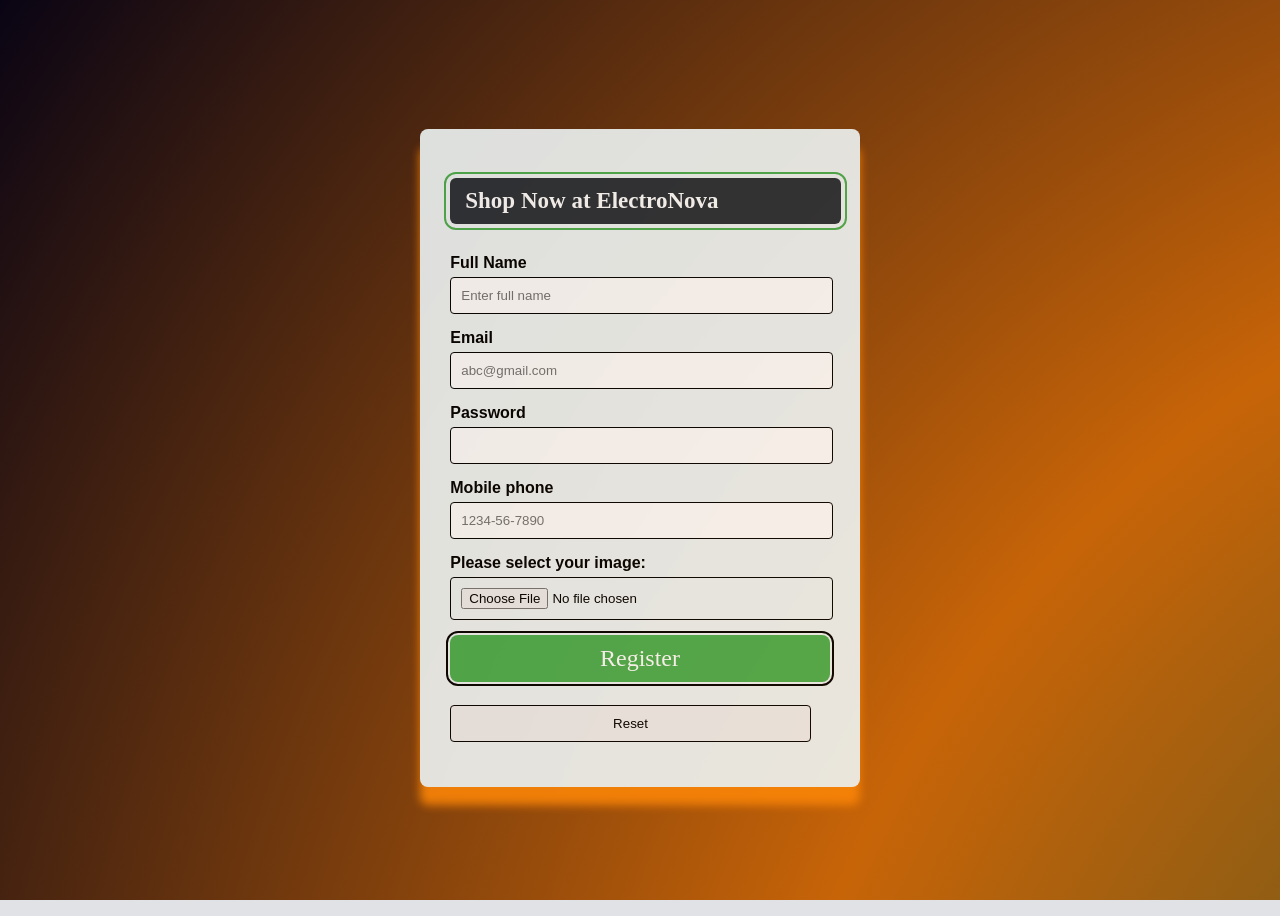
==== index.html @ cc197e16 "Add files via upload" ====
<!DOCTYPE html>
<html lang="en">
<head>
  <meta charset="UTF-8">
  <meta name="viewport" content="width=device-width, initial-scale=1">
  <title>ElectroNova Regi.in</title>

  <link rel="stylesheet" href="styles.css">
  
</head>

 

<body>

 <div class="form-container">
    
    <h2 class="title-outline">Shop Now at ElectroNova</h2>

    <form action="electroNova.html" method="post">
      <label for="fullname">Full Name</label>
      <input type="text" id="fullname" name="fullname" required placeholder="Enter full name">

      <label for="email">Email</label>
      <input type="email" id="email" name="email" required placeholder="abc@gmail.com">

      <label for="password">Password</label>
      <input type="password" id="password" name="password" required minlength="5 characters">

      <label for="numb.">Mobile phone</label>
      <input type="number" id="numb." name="numb." required pattern="[0-9]{4} [0-9]{2} [0-9]{4}" placeholder="1234-56-7890">

      <label for="fileupload">Please select your image:</label>
      <input type="file" NAME="fileupload" accept="image/*"/>



      <button onclick="myFunction()">Register</button><br><br>
      <input type="reset" value="Reset">
      <script>
      function myFunction() {
      alert("Registered Successfully ");

      if(document.getElementById("fullname")==""){
         document.write("please fill this detail")
        }

      }
      </script>

    </form>
  </div>
 

</body>

</html>
---- styles.css ----
body {
  font-family: Arial, sans-serif;
  background-color: #e0e2e6;
  display: flex;
  justify-content: center;
  align-items: center;
  height: 100vh;
  background-image: url("F:\Daksh Mini project[WSD]\regi_back.jpg");
  background-position: fixed;
  background-repeat: no-repeat;
  background-size: cover;
  
}

.form-container {
  background-color: #eff5f5;
  padding: 30px;
  border-radius: 8px;
  box-shadow: 0px 18px 10px rgb(250, 133, 8);
 opacity: 0.9;
}


/* Outline around the title text */
.title-outline{
  width: 95%;
  font-family: "Comic Sans Ms", "Comic Sans", cursive;
  font-size: 23px;
  background-color: rgb(43, 49, 56);
  display: inline-block;        /* Allows padding and outline to wrap text tightly */
  padding: 10px 15px;           /* Padding around the words */
  outline: 2px solid #4CAF50;   /* Green outline */
  outline-offset: 4px;          /* Space between outline and text */
  border-radius: 6px;
  margin-bottom: 30px;
  color: #ffffff;
}
.title-outline:hover{
  cursor: pointer;
}

form label {
  display: block;
  margin-bottom: 5px;
  font-weight: bold;
}

form input {
  width: 95%;
  padding: 10px;
  margin-bottom: 15px;
  border: 1px solid #020202;
  border-radius: 4px;
  cursor:pointer
}

form button {
  font-family: 'Comic Neue', cursive;
  width: 100%;
  padding: 10px;
  background-color: #4CAF50;
  color: white;
  border: none;
  border-radius: 8px;
  font-size: 24px;
  outline: 2.5px solid black;
  outline-offset: 2px;
  margin-bottom: 5px;
  cursor: pointer;
}

form input:hover{
  font-family: 'Comic Neue';
  padding: 10px;
  width: 100%;
  background-color: #85808093;
 
}

form button:hover {
  background-color: #2c552e;
}

@media (max-width: 480px) {
  .form-container {
    padding: 20px;
  }

  .title-outline {
    font-size: 1.3rem;
    padding: 8px 12px;
    width: 100%;
  }

  form button {
    font-size: 0.95rem;
    padding: 10px;
  }
}


body::before {
    content: "";
    position: fixed;
    top: 0;
    left: 0;
    right: 0;
    bottom: 0;
    background: radial-gradient(circle, 
        #24502a,  /* deep blue */
        #c76408,  /* cosmos blue */
        #090414   /* black outer edges */
    );
    background-size: 300% 300%;
    z-index: -1;               /* behind all content */
    opacity: 0;                /* hidden by default */
    transition: opacity 0.4s ease;
    animation: glowMove 3s infinite linear;
}

/* ✨ Show glow on hover anywhere on body */
body::before {
    opacity: 2; /* adjust glow intensity */
}

/* ✨ Glow movement animation */
@keyframes glowMove {
    0% { background-position: 0% 50%; }
    50% { background-position: 100% 50%; }
    100% { background-position: 0% 50%; }
}
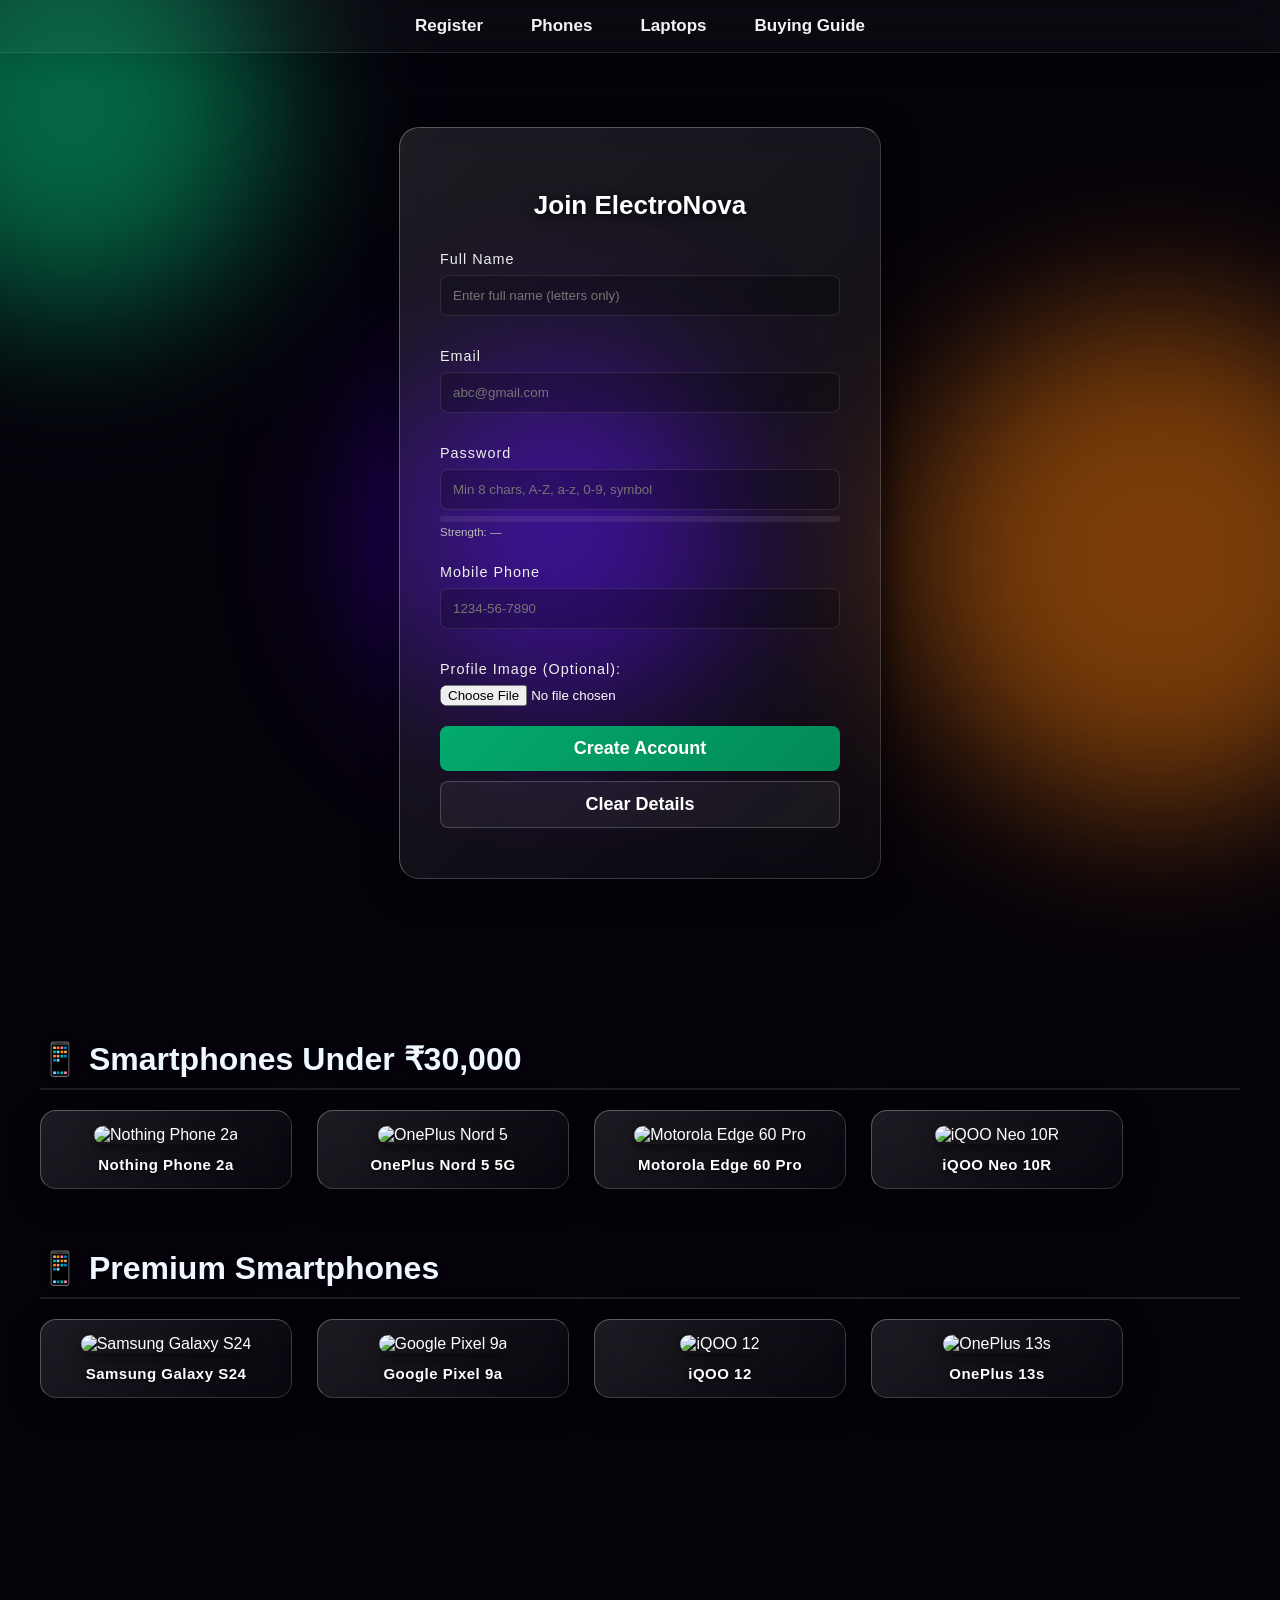
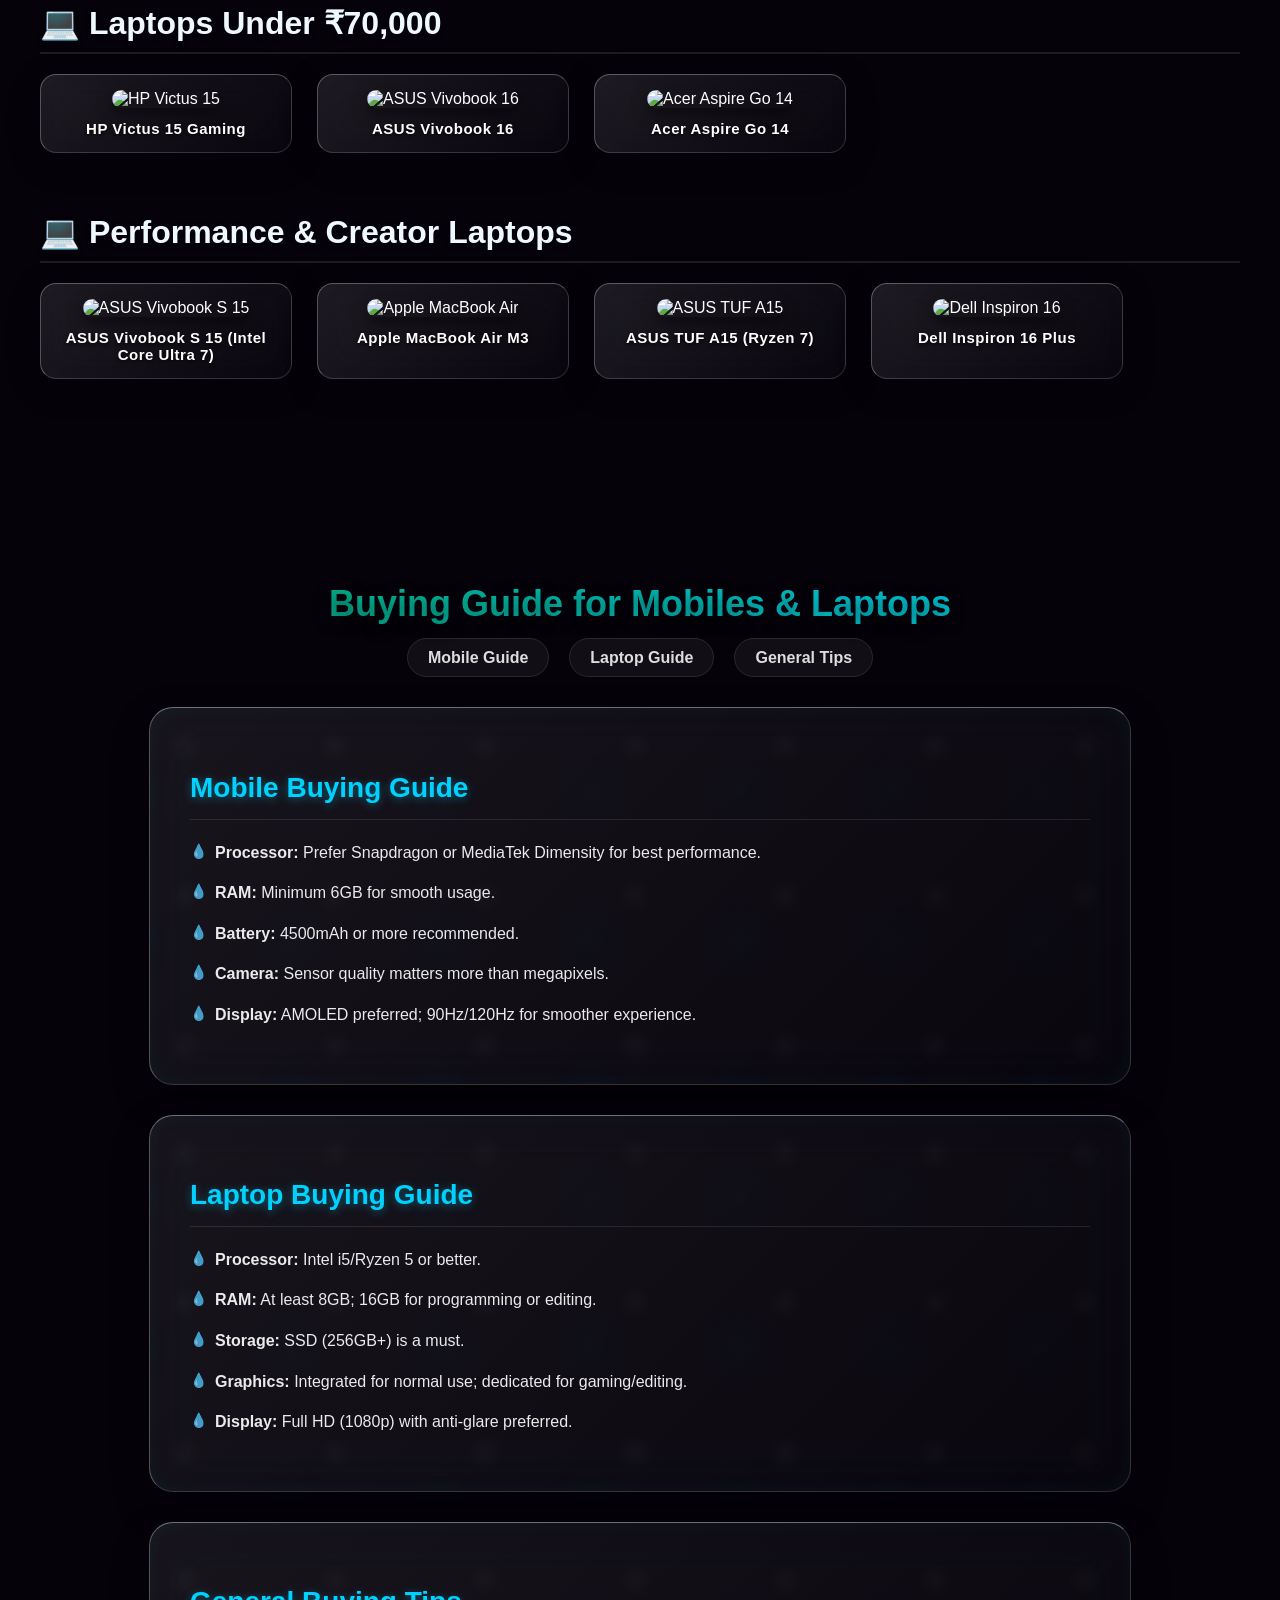
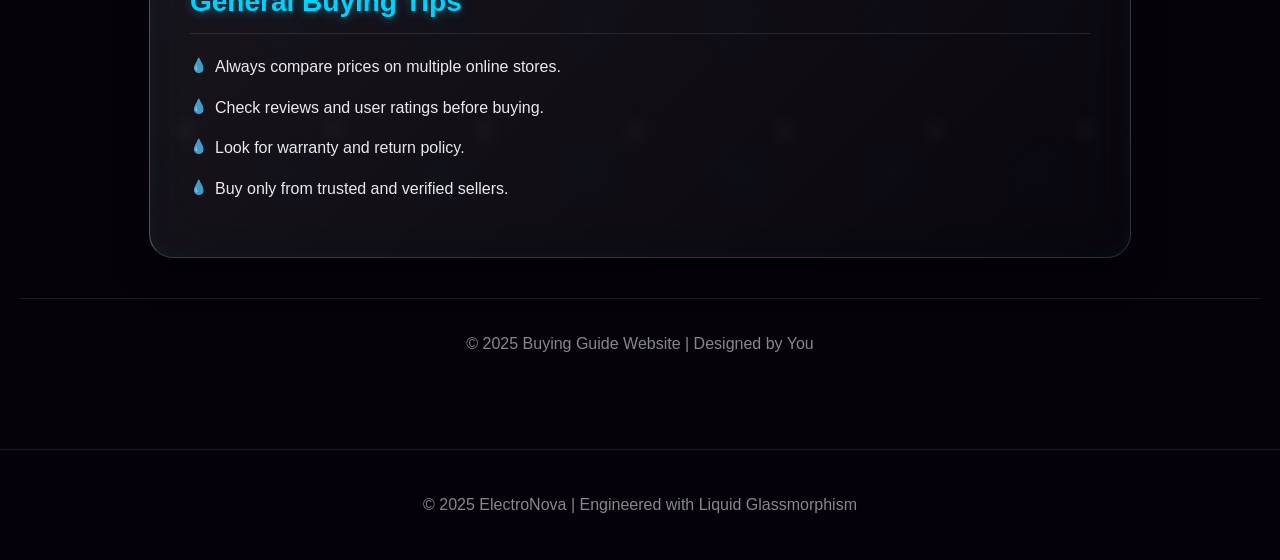
==== commit 452c6db7: "Add files via upload" ====
--- a/index.html
+++ b/index.html
@@ -1,57 +1,1062 @@
-<!DOCTYPE html>
-<html lang="en">
-<head>
-  <meta charset="UTF-8">
-  <meta name="viewport" content="width=device-width, initial-scale=1">
-  <title>ElectroNova Regi.in</title>
-
-  <link rel="stylesheet" href="styles.css">
-  
-</head>
-
- 
-
-<body>
-
- <div class="form-container">
-    
-    <h2 class="title-outline">Shop Now at ElectroNova</h2>
-
-    <form action="electroNova.html" method="post">
-      <label for="fullname">Full Name</label>
-      <input type="text" id="fullname" name="fullname" required placeholder="Enter full name">
-
-      <label for="email">Email</label>
-      <input type="email" id="email" name="email" required placeholder="abc@gmail.com">
-
-      <label for="password">Password</label>
-      <input type="password" id="password" name="password" required minlength="5 characters">
-
-      <label for="numb.">Mobile phone</label>
-      <input type="number" id="numb." name="numb." required pattern="[0-9]{4} [0-9]{2} [0-9]{4}" placeholder="1234-56-7890">
-
-      <label for="fileupload">Please select your image:</label>
-      <input type="file" NAME="fileupload" accept="image/*"/>
-
-
-
-      <button onclick="myFunction()">Register</button><br><br>
-      <input type="reset" value="Reset">
-      <script>
-      function myFunction() {
-      alert("Registered Successfully ");
-
-      if(document.getElementById("fullname")==""){
-         document.write("please fill this detail")
-        }
-
-      }
-      </script>
-
-    </form>
-  </div>
- 
-
-</body>
-
-</html>
+<!DOCTYPE html>
+<html lang="en">
+
+<head>
+    <meta charset="UTF-8">
+    <meta name="viewport" content="width=device-width, initial-scale=1">
+    <title>ElectroNova & Buying Guide</title>
+    <style>
+        /* =========================================
+           GLOBAL & NAVIGATION STYLES (ElectroNova)
+           ========================================= */
+        html {
+            scroll-behavior: smooth;
+        }
+
+        body {
+            margin: 0;
+            font-family: 'Segoe UI', Tahoma, Geneva, Verdana, sans-serif;
+            background-color: #05020a;
+            color: white;
+            overflow-x: hidden;
+        }
+
+        /* Animated Liquid Orbs for Background */
+        .liquid-orb {
+            position: absolute;
+            border-radius: 50%;
+            filter: blur(80px);
+            z-index: 0;
+            animation: float 12s infinite ease-in-out alternate;
+            opacity: 0.6;
+            pointer-events: none;
+        }
+
+        .orb-1 {
+            width: 400px;
+            height: 400px;
+            background: #04AA6D;
+            top: -10%;
+            left: -10%;
+            animation-delay: 0s;
+        }
+
+        .orb-2 {
+            width: 500px;
+            height: 500px;
+            background: #c76408;
+            bottom: 10%;
+            right: -10%;
+            animation-delay: -4s;
+        }
+
+        .orb-3 {
+            width: 350px;
+            height: 350px;
+            background: #4a00e0;
+            top: 40%;
+            left: 30%;
+            animation-delay: -8s;
+        }
+
+        @keyframes float {
+            0% {
+                transform: translate(0, 0) scale(1);
+            }
+
+            100% {
+                transform: translate(50px, 50px) scale(1.2);
+            }
+        }
+
+        /* Glassmorphism Navigation */
+        .topnav {
+            overflow: hidden;
+            background: rgba(255, 255, 255, 0.03);
+            backdrop-filter: blur(20px);
+            -webkit-backdrop-filter: blur(20px);
+            border-bottom: 1px solid rgba(255, 255, 255, 0.1);
+            box-shadow: 0 4px 30px rgba(0, 0, 0, 0.1);
+            position: sticky;
+            top: 0;
+            z-index: 100;
+            display: flex;
+            justify-content: center;
+        }
+
+        .topnav a {
+            float: left;
+            color: #f2f2f2;
+            text-align: center;
+            padding: 16px 24px;
+            text-decoration: none;
+            font-size: 17px;
+            font-weight: bold;
+            transition: all 0.3s ease;
+            position: relative;
+        }
+
+        .topnav a::after {
+            content: '';
+            position: absolute;
+            width: 0;
+            height: 2px;
+            bottom: 0;
+            left: 50%;
+            background-color: #04AA6D;
+            transition: all 0.3s ease;
+            transform: translateX(-50%);
+            box-shadow: 0 0 10px #04AA6D;
+        }
+
+        .topnav a:hover::after {
+            width: 100%;
+        }
+
+        .topnav a:hover {
+            color: #ffffff;
+            background: rgba(255, 255, 255, 0.08);
+        }
+
+        /* =========================================
+           REGISTRATION SECTION STYLES 
+           ========================================= */
+        .reg-section {
+            display: flex;
+            justify-content: center;
+            align-items: center;
+            min-height: 100vh;
+            position: relative;
+            overflow: hidden;
+        }
+
+        .form-container {
+            background: linear-gradient(135deg, rgba(255, 255, 255, 0.1), rgba(255, 255, 255, 0.03));
+            backdrop-filter: blur(25px);
+            -webkit-backdrop-filter: blur(25px);
+            border: 1px solid rgba(255, 255, 255, 0.15);
+            border-top: 1px solid rgba(255, 255, 255, 0.3);
+            border-left: 1px solid rgba(255, 255, 255, 0.3);
+            padding: 40px;
+            border-radius: 20px;
+            box-shadow: 0 8px 32px 0 rgba(0, 0, 0, 0.6);
+            position: relative;
+            z-index: 1;
+            color: white;
+            width: 100%;
+            max-width: 400px;
+            transition: transform 0.4s cubic-bezier(0.175, 0.885, 0.32, 1.275), box-shadow 0.4s ease;
+        }
+
+        .form-container:hover {
+            transform: translateY(-10px);
+            box-shadow: 0 15px 45px 0 rgba(0, 0, 0, 0.8), 0 0 20px rgba(4, 170, 109, 0.2);
+            border-color: rgba(255, 255, 255, 0.4);
+        }
+
+        .title-outline {
+            text-align: center;
+            font-size: 26px;
+            margin-bottom: 30px;
+            color: #ffffff;
+            text-shadow: 0 2px 10px rgba(0, 0, 0, 0.8);
+        }
+
+        .form-container label {
+            display: block;
+            margin-bottom: 8px;
+            font-weight: 500;
+            font-size: 0.9rem;
+            letter-spacing: 1px;
+            color: #eee;
+        }
+
+        .form-container input {
+            width: 100%;
+            padding: 12px;
+            margin-bottom: 20px;
+            background: rgba(0, 0, 0, 0.2);
+            border: 1px solid rgba(255, 255, 255, 0.1);
+            border-radius: 8px;
+            color: white;
+            box-sizing: border-box;
+            transition: all 0.3s ease;
+        }
+
+        .form-container input:focus {
+            outline: none;
+            background: rgba(0, 0, 0, 0.4);
+            border-color: #04AA6D;
+            box-shadow: 0 0 15px rgba(4, 170, 109, 0.4) inset;
+        }
+
+        .form-container button,
+        .form-container input[type="reset"] {
+            width: 100%;
+            padding: 12px;
+            background: linear-gradient(135deg, #04AA6D, #028a57);
+            color: white;
+            border: none;
+            border-radius: 8px;
+            font-size: 18px;
+            font-weight: bold;
+            cursor: pointer;
+            transition: all 0.3s ease;
+            margin-bottom: 10px;
+            position: relative;
+            overflow: hidden;
+        }
+
+        .form-container input[type="reset"] {
+            background: rgba(255, 255, 255, 0.05);
+            border: 1px solid rgba(255, 255, 255, 0.2);
+        }
+
+        .form-container button:hover {
+            background: linear-gradient(135deg, #05c47e, #04AA6D);
+            box-shadow: 0 4px 20px rgba(4, 170, 109, 0.6);
+            transform: translateY(-2px);
+        }
+
+        /* Form Validation & Strength Styles */
+        .error-msg {
+            color: #ff7676;
+            font-size: 0.78rem;
+            margin: -14px 0 12px;
+            min-height: 14px;
+            text-shadow: 0 1px 4px rgba(0, 0, 0, 0.6);
+        }
+
+        .form-container input.invalid {
+            border-color: #ff5c5c !important;
+            box-shadow: 0 0 12px rgba(255, 92, 92, 0.45) inset !important;
+        }
+
+        .form-container input.valid {
+            border-color: #04AA6D !important;
+        }
+
+        .strength-wrap {
+            margin: -14px 0 14px;
+        }
+
+        .strength-bar {
+            height: 6px;
+            border-radius: 4px;
+            background: rgba(255, 255, 255, 0.08);
+            overflow: hidden;
+            position: relative;
+        }
+
+        .strength-fill {
+            height: 100%;
+            width: 0%;
+            background: linear-gradient(90deg, #ff5c5c, #ffb84d, #04AA6D);
+            transition: width 0.3s ease;
+        }
+
+        .strength-label {
+            font-size: 0.72rem;
+            color: #bbb;
+            margin-top: 4px;
+        }
+
+        /* =========================================
+           STORE SECTION STYLES 
+           ========================================= */
+        .store-section {
+            position: relative;
+            padding: 60px 40px;
+            overflow: hidden;
+        }
+
+        .store-content {
+            position: relative;
+            z-index: 1;
+            max-width: 1400px;
+            margin: 0 auto;
+        }
+
+        h2.section-title {
+            font-size: 32px;
+            color: aliceblue;
+            margin-bottom: 20px;
+            border-bottom: 2px solid rgba(255, 255, 255, 0.1);
+            padding-bottom: 10px;
+            text-shadow: 0 2px 5px rgba(0, 0, 0, 0.5);
+        }
+
+        .card-container {
+            display: flex;
+            flex-wrap: wrap;
+            gap: 25px;
+            justify-content: flex-start;
+            margin-bottom: 60px;
+        }
+
+        .card {
+            width: 220px;
+            padding: 15px;
+            background: linear-gradient(135deg, rgba(255, 255, 255, 0.1), rgba(255, 255, 255, 0.02));
+            backdrop-filter: blur(20px);
+            -webkit-backdrop-filter: blur(20px);
+            border: 1px solid rgba(255, 255, 255, 0.15);
+            border-top: 1px solid rgba(255, 255, 255, 0.3);
+            border-left: 1px solid rgba(255, 255, 255, 0.3);
+            border-radius: 16px;
+            text-align: center;
+            color: white;
+            cursor: pointer;
+            position: relative;
+            transform-style: preserve-3d;
+            box-shadow: 0 8px 32px 0 rgba(0, 0, 0, 0.3);
+            transition: transform 0.4s cubic-bezier(0.175, 0.885, 0.32, 1.275), box-shadow 0.4s ease, border-color 0.4s ease;
+        }
+
+        .card::before {
+            content: "";
+            position: absolute;
+            top: 0;
+            left: 0;
+            right: 0;
+            bottom: 0;
+            border-radius: inherit;
+            background: radial-gradient(400px circle at var(--mouse-x, 50%) var(--mouse-y, 50%), rgba(255, 255, 255, 0.25), transparent 40%);
+            z-index: 2;
+            opacity: 0;
+            pointer-events: none;
+            transition: opacity 0.4s ease;
+        }
+
+        .card:hover::before {
+            opacity: 1;
+        }
+
+        .card.active-hover {
+            border-color: rgba(255, 255, 255, 0.7);
+            box-shadow: 0 20px 50px rgba(0, 0, 0, 0.8), 0 0 20px rgba(255, 255, 255, 0.1) inset;
+            z-index: 10;
+        }
+
+        .card img {
+            width: 100%;
+            height: 200px;
+            object-fit: cover;
+            border-radius: 10px;
+            margin-bottom: 12px;
+            transform: translateZ(40px);
+            box-shadow: 0 5px 15px rgba(0, 0, 0, 0.5);
+            transition: transform 0.3s ease;
+        }
+
+        .card:hover img {
+            transform: translateZ(60px) scale(1.02);
+        }
+
+        .text {
+            font-weight: 600;
+            font-size: 15px;
+            letter-spacing: 0.5px;
+            transform: translateZ(30px);
+            text-shadow: 0 2px 4px rgba(0, 0, 0, 0.8);
+        }
+
+        /* Scroll Effects */
+        .reveal {
+            opacity: 0;
+            transform: translateY(40px);
+            transition: opacity 0.8s ease, transform 0.8s cubic-bezier(0.175, 0.885, 0.32, 1.275);
+        }
+
+        .reveal.visible {
+            opacity: 1;
+            transform: translateY(0);
+        }
+
+        .card.reveal {
+            transition-delay: var(--reveal-delay, 0s);
+        }
+
+        .scroll-progress {
+            position: fixed;
+            top: 0;
+            left: 0;
+            height: 3px;
+            width: 0%;
+            background: linear-gradient(90deg, #04AA6D, #c76408, #4a00e0);
+            z-index: 1000;
+            box-shadow: 0 0 10px rgba(4, 170, 109, 0.8);
+            transition: width 0.1s linear;
+        }
+
+        .to-top {
+            position: fixed;
+            bottom: 30px;
+            right: 30px;
+            width: 50px;
+            height: 50px;
+            border-radius: 50%;
+            background: linear-gradient(135deg, #04AA6D, #028a57);
+            color: white;
+            border: none;
+            cursor: pointer;
+            font-size: 22px;
+            font-weight: bold;
+            box-shadow: 0 8px 25px rgba(4, 170, 109, 0.5);
+            opacity: 0;
+            pointer-events: none;
+            transform: translateY(20px) scale(0.8);
+            transition: all 0.4s cubic-bezier(0.175, 0.885, 0.32, 1.275);
+            z-index: 999;
+        }
+
+        .to-top.show {
+            opacity: 1;
+            pointer-events: auto;
+            transform: translateY(0) scale(1);
+        }
+
+        /* =========================================
+           NAVY LIQUID GLASS - BUYING GUIDE STYLES
+           ========================================= */
+        .guide-wrapper {
+            position: relative;
+            z-index: 2;
+            padding: 60px 20px;
+            color: white;
+        }
+
+        .guide-header {
+            text-align: center;
+            margin-bottom: 40px;
+        }
+
+        .guide-header h1 {
+            font-size: 36px;
+            text-shadow: 0 4px 15px rgba(0, 0, 0, 0.5);
+            background: linear-gradient(90deg, #04AA6D, #00d2ff);
+            -webkit-background-clip: text;
+            -webkit-text-fill-color: transparent;
+        }
+
+        .guide-nav ul {
+            list-style: none;
+            padding: 0;
+            display: flex;
+            justify-content: center;
+            gap: 20px;
+            flex-wrap: wrap;
+        }
+
+        .guide-nav ul li a {
+            color: #ddd;
+            text-decoration: none;
+            font-weight: bold;
+            padding: 10px 20px;
+            background: rgba(255, 255, 255, 0.05);
+            backdrop-filter: blur(10px);
+            border-radius: 30px;
+            border: 1px solid rgba(255, 255, 255, 0.1);
+            transition: all 0.3s ease;
+        }
+
+        .guide-nav ul li a:hover {
+            background: rgba(4, 170, 109, 0.4);
+            border-color: #04AA6D;
+            box-shadow: 0 0 15px rgba(4, 170, 109, 0.4);
+            color: white;
+        }
+
+        /* Base Glass Card */
+        .guide-card {
+            background: linear-gradient(135deg, rgba(255, 255, 255, 0.08), rgba(255, 255, 255, 0.02));
+            backdrop-filter: blur(30px);
+            -webkit-backdrop-filter: blur(30px);
+            border: 1px solid rgba(255, 255, 255, 0.15);
+            border-top: 1px solid rgba(255, 255, 255, 0.4);
+            border-left: 1px solid rgba(255, 255, 255, 0.3);
+            width: 80%;
+            max-width: 900px;
+            margin: 30px auto;
+            padding: 40px;
+            border-radius: 24px;
+            color: white;
+            position: relative;
+            transform-style: preserve-3d;
+            box-shadow: 0 15px 35px rgba(0, 0, 0, 0.4), inset 0 0 20px rgba(0, 210, 255, 0.05);
+            overflow: hidden;
+            transition: transform 0.4s cubic-bezier(0.175, 0.885, 0.32, 1.275), box-shadow 0.4s ease, border-color 0.4s ease, background 0.5s ease;
+        }
+
+        /* Hover State: Turns to Navy Blue Water */
+        .guide-card.active-hover {
+            background: linear-gradient(135deg, rgba(2, 12, 30, 0.95), rgba(6, 26, 60, 0.98));
+            border-color: rgba(0, 210, 255, 0.6);
+            box-shadow: 0 25px 50px rgba(0, 0, 0, 0.8), inset 0 0 40px rgba(0, 150, 255, 0.3);
+            z-index: 10;
+        }
+
+        /* Mouse Tracking Flashlight Effect */
+        .guide-card::before {
+            content: "";
+            position: absolute;
+            top: 0;
+            left: 0;
+            right: 0;
+            bottom: 0;
+            border-radius: inherit;
+            background: radial-gradient(500px circle at var(--mouse-x, 50%) var(--mouse-y, 50%), rgba(0, 255, 255, 0.2), transparent 40%);
+            z-index: 1;
+            opacity: 0;
+            pointer-events: none;
+            transition: opacity 0.4s ease;
+            mix-blend-mode: screen;
+        }
+
+        .guide-card:hover::before {
+            opacity: 1;
+        }
+
+        /* The Water Ripples/Caustics */
+        .guide-card::after {
+            content: "";
+            position: absolute;
+            top: -50%;
+            left: -50%;
+            width: 200%;
+            height: 200%;
+            background: radial-gradient(circle at 50% 50%, rgba(255, 255, 255, 0.05) 0%, transparent 20%),
+                radial-gradient(circle at 20% 80%, rgba(0, 210, 255, 0.03) 0%, transparent 25%);
+            background-size: 150px 150px;
+            animation: slowDrift 15s linear infinite;
+            z-index: 0;
+            pointer-events: none;
+            opacity: 0.5;
+            transition: opacity 0.5s ease, background 0.5s ease;
+        }
+
+        /* Intensified water ripples on hover */
+        .guide-card.active-hover::after {
+            opacity: 1;
+            background: radial-gradient(circle at 50% 50%, rgba(0, 255, 255, 0.15) 0%, transparent 30%),
+                radial-gradient(circle at 20% 80%, rgba(0, 150, 255, 0.15) 0%, transparent 30%),
+                radial-gradient(circle at 80% 20%, rgba(0, 100, 255, 0.1) 0%, transparent 30%);
+            background-size: 120px 120px;
+            animation: waterSwirl 8s linear infinite;
+        }
+
+        /* Keep Text Above the Water */
+        .guide-card h2,
+        .guide-card ul {
+            position: relative;
+            z-index: 2;
+            transform: translateZ(40px);
+        }
+
+        .guide-card h2 {
+            color: #00d2ff;
+            margin-bottom: 20px;
+            font-size: 28px;
+            text-shadow: 0 2px 10px rgba(0, 210, 255, 0.4);
+            border-bottom: 1px solid rgba(255, 255, 255, 0.1);
+            padding-bottom: 15px;
+        }
+
+        .guide-card ul {
+            list-style: none;
+            padding-left: 0;
+        }
+
+        .guide-card ul li {
+            margin: 15px 0;
+            font-size: 16px;
+            line-height: 1.6;
+            color: #eaeaea;
+            position: relative;
+            padding-left: 25px;
+        }
+
+        .guide-card ul li::before {
+            content: "💧";
+            position: absolute;
+            left: 0;
+            font-size: 14px;
+            opacity: 0.8;
+        }
+
+        @keyframes slowDrift {
+            0% {
+                transform: rotate(0deg) translate(0px, 0px);
+            }
+
+            100% {
+                transform: rotate(360deg) translate(20px, 20px);
+            }
+        }
+
+        @keyframes waterSwirl {
+            0% {
+                transform: rotate(0deg) translate(0px, 0px) scale(1);
+            }
+
+            33% {
+                transform: rotate(5deg) translate(15px, -15px) scale(1.05);
+            }
+
+            66% {
+                transform: rotate(-5deg) translate(-15px, 15px) scale(0.95);
+            }
+
+            100% {
+                transform: rotate(0deg) translate(0px, 0px) scale(1);
+            }
+        }
+
+        .guide-footer {
+            text-align: center;
+            padding: 20px;
+            margin-top: 40px;
+            color: #888;
+            border-top: 1px solid rgba(255, 255, 255, 0.1);
+        }
+
+        .main-footer {
+            text-align: center;
+            padding: 30px;
+            background: rgba(5, 2, 10, 0.9);
+            border-top: 1px solid rgba(255, 255, 255, 0.1);
+            color: #888;
+            position: relative;
+            z-index: 2;
+        }
+
+        /* Combined Responsive Styles */
+        @media (max-width: 768px) {
+            .card-container {
+                justify-content: center;
+            }
+
+            .store-section {
+                padding: 40px 20px;
+            }
+
+            .guide-card {
+                width: 90%;
+                padding: 25px;
+            }
+        }
+    </style>
+</head>
+
+<body>
+
+    <div class="liquid-orb orb-1"></div>
+    <div class="liquid-orb orb-2"></div>
+    <div class="liquid-orb orb-3"></div>
+
+    <div class="topnav">
+        <a href="#register">Register</a>
+        <a href="#phones">Phones</a>
+        <a href="#laptops">Laptops</a>
+        <a href="#guide">Buying Guide</a>
+    </div>
+
+    <div id="register" class="reg-section">
+        <div class="form-container">
+            <h2 class="title-outline">Join ElectroNova</h2>
+            <form action="#phones" method="post" id="regForm" novalidate>
+                <label for="fullname">Full Name</label>
+                <input type="text" id="fullname" name="fullname" placeholder="Enter full name (letters only)">
+                <div class="error-msg" id="err-fullname"></div>
+
+                <label for="email">Email</label>
+                <input type="email" id="email" name="email" placeholder="abc@gmail.com">
+                <div class="error-msg" id="err-email"></div>
+
+                <label for="password">Password</label>
+                <input type="password" id="password" name="password" placeholder="Min 8 chars, A-Z, a-z, 0-9, symbol">
+                <div class="strength-wrap">
+                    <div class="strength-bar">
+                        <div class="strength-fill" id="strengthFill"></div>
+                    </div>
+                    <div class="strength-label" id="strengthLabel">Strength: —</div>
+                </div>
+                <div class="error-msg" id="err-password"></div>
+
+                <label for="numb">Mobile Phone</label>
+                <input type="text" id="numb" name="numb" placeholder="1234-56-7890">
+                <div class="error-msg" id="err-numb"></div>
+
+                <label for="fileupload">Profile Image (Optional):</label>
+                <input type="file" id="fileupload" name="fileupload" accept="image/*"
+                    style="border:none; padding:0; background:transparent; box-shadow:none;">
+
+                <button type="submit">Create Account</button>
+                <input type="reset" value="Clear Details">
+            </form>
+        </div>
+    </div>
+
+    <div id="phones" class="store-section">
+        <div class="store-content">
+            <h2 class="section-title">📱 Smartphones Under ₹30,000</h2>
+            <div class="card-container">
+                <div class="card">
+                    <img src="https://placehold.co/220x200/290d57/FFF?text=Nothing+Phone+2a" alt="Nothing Phone 2a">
+                    <div class="text">Nothing Phone 2a</div>
+                </div>
+                <div class="card">
+                    <img src="https://placehold.co/220x200/290d57/FFF?text=OnePlus+Nord+5" alt="OnePlus Nord 5">
+                    <div class="text">OnePlus Nord 5 5G</div>
+                </div>
+                <div class="card">
+                    <img src="https://placehold.co/220x200/290d57/FFF?text=Moto+Edge+60" alt="Motorola Edge 60 Pro">
+                    <div class="text">Motorola Edge 60 Pro</div>
+                </div>
+                <div class="card">
+                    <img src="https://placehold.co/220x200/290d57/FFF?text=iQOO+Neo+10R" alt="iQOO Neo 10R">
+                    <div class="text">iQOO Neo 10R</div>
+                </div>
+            </div>
+
+            <h2 class="section-title">📱 Premium Smartphones</h2>
+            <div class="card-container">
+                <div class="card">
+                    <img src="https://placehold.co/220x200/290d57/FFF?text=Galaxy+S24" alt="Samsung Galaxy S24">
+                    <div class="text">Samsung Galaxy S24</div>
+                </div>
+                <div class="card">
+                    <img src="https://placehold.co/220x200/290d57/FFF?text=Pixel+9a" alt="Google Pixel 9a">
+                    <div class="text">Google Pixel 9a</div>
+                </div>
+                <div class="card">
+                    <img src="https://placehold.co/220x200/290d57/FFF?text=iQOO+12" alt="iQOO 12">
+                    <div class="text">iQOO 12</div>
+                </div>
+                <div class="card">
+                    <img src="https://placehold.co/220x200/290d57/FFF?text=OnePlus+13s" alt="OnePlus 13s">
+                    <div class="text">OnePlus 13s</div>
+                </div>
+            </div>
+        </div>
+    </div>
+
+    <div id="laptops" class="store-section">
+        <div class="store-content">
+            <h2 class="section-title">💻 Laptops Under ₹70,000</h2>
+            <div class="card-container">
+                <div class="card">
+                    <img src="https://placehold.co/220x200/0047FF/FFF?text=HP+Victus+15" alt="HP Victus 15">
+                    <div class="text">HP Victus 15 Gaming</div>
+                </div>
+                <div class="card">
+                    <img src="https://placehold.co/220x200/0047FF/FFF?text=ASUS+Vivobook+16" alt="ASUS Vivobook 16">
+                    <div class="text">ASUS Vivobook 16</div>
+                </div>
+                <div class="card">
+                    <img src="https://placehold.co/220x200/0047FF/FFF?text=Acer+Aspire+Go" alt="Acer Aspire Go 14">
+                    <div class="text">Acer Aspire Go 14</div>
+                </div>
+            </div>
+
+            <h2 class="section-title">💻 Performance & Creator Laptops</h2>
+            <div class="card-container">
+                <div class="card">
+                    <img src="https://placehold.co/220x200/0047FF/FFF?text=Vivobook+S+15" alt="ASUS Vivobook S 15">
+                    <div class="text">ASUS Vivobook S 15 (Intel Core Ultra 7)</div>
+                </div>
+                <div class="card">
+                    <img src="https://placehold.co/220x200/0047FF/FFF?text=MacBook+Air+M3" alt="Apple MacBook Air">
+                    <div class="text">Apple MacBook Air M3</div>
+                </div>
+                <div class="card">
+                    <img src="https://placehold.co/220x200/0047FF/FFF?text=ASUS+TUF+A15" alt="ASUS TUF A15">
+                    <div class="text">ASUS TUF A15 (Ryzen 7)</div>
+                </div>
+                <div class="card">
+                    <img src="https://placehold.co/220x200/0047FF/FFF?text=Inspiron+16+Plus" alt="Dell Inspiron 16">
+                    <div class="text">Dell Inspiron 16 Plus</div>
+                </div>
+            </div>
+        </div>
+    </div>
+
+    <div id="guide" class="guide-wrapper">
+        <header class="guide-header">
+            <h1>Buying Guide for Mobiles & Laptops</h1>
+            <nav class="guide-nav">
+                <ul>
+                    <li><a href="#mobile-guide">Mobile Guide</a></li>
+                    <li><a href="#laptop-guide">Laptop Guide</a></li>
+                    <li><a href="#tips-guide">General Tips</a></li>
+                </ul>
+            </nav>
+        </header>
+
+        <section id="mobile-guide" class="guide-card reveal">
+            <h2>Mobile Buying Guide</h2>
+            <ul>
+                <li><strong>Processor:</strong> Prefer Snapdragon or MediaTek Dimensity for best performance.</li>
+                <li><strong>RAM:</strong> Minimum 6GB for smooth usage.</li>
+                <li><strong>Battery:</strong> 4500mAh or more recommended.</li>
+                <li><strong>Camera:</strong> Sensor quality matters more than megapixels.</li>
+                <li><strong>Display:</strong> AMOLED preferred; 90Hz/120Hz for smoother experience.</li>
+            </ul>
+        </section>
+
+        <section id="laptop-guide" class="guide-card reveal">
+            <h2>Laptop Buying Guide</h2>
+            <ul>
+                <li><strong>Processor:</strong> Intel i5/Ryzen 5 or better.</li>
+                <li><strong>RAM:</strong> At least 8GB; 16GB for programming or editing.</li>
+                <li><strong>Storage:</strong> SSD (256GB+) is a must.</li>
+                <li><strong>Graphics:</strong> Integrated for normal use; dedicated for gaming/editing.</li>
+                <li><strong>Display:</strong> Full HD (1080p) with anti-glare preferred.</li>
+            </ul>
+        </section>
+
+        <section id="tips-guide" class="guide-card reveal">
+            <h2>General Buying Tips</h2>
+            <ul>
+                <li>Always compare prices on multiple online stores.</li>
+                <li>Check reviews and user ratings before buying.</li>
+                <li>Look for warranty and return policy.</li>
+                <li>Buy only from trusted and verified sellers.</li>
+            </ul>
+        </section>
+
+        <footer class="guide-footer">
+            <p>© 2025 Buying Guide Website | Designed by You</p>
+        </footer>
+    </div>
+
+    <footer class="main-footer">
+        <p>© 2025 ElectroNova | Engineered with Liquid Glassmorphism</p>
+    </footer>
+
+    <script>
+        /* =========================================
+           COOKIE FUNCTIONS (ADDED)
+        ========================================= */
+        function setCookie(name, value, days = 7) {
+            const d = new Date();
+            d.setTime(d.getTime() + (days * 24 * 60 * 60 * 1000));
+            document.cookie = `${name}=${encodeURIComponent(value)};expires=${d.toUTCString()};path=/`;
+        }
+
+        function getCookie(name) {
+            const cname = name + "=";
+            const decoded = decodeURIComponent(document.cookie);
+            const arr = decoded.split(';');
+            for (let c of arr) {
+                c = c.trim();
+                if (c.indexOf(cname) === 0) {
+                    return c.substring(cname.length, c.length);
+                }
+            }
+            return "";
+        }
+
+        function deleteCookie(name) {
+            document.cookie = name + "=; Max-Age=0; path=/;";
+        }
+
+        /* =========================================
+           AUTO-FILL FROM COOKIES (ADDED)
+        ========================================= */
+        window.addEventListener("load", () => {
+            const savedName = getCookie("fullname");
+            const savedEmail = getCookie("email");
+            const savedMobile = getCookie("mobile");
+
+            if (savedName) document.getElementById("fullname").value = savedName;
+            if (savedEmail) document.getElementById("email").value = savedEmail;
+            if (savedMobile) document.getElementById("numb").value = savedMobile;
+        });
+
+        /* =========================================
+           EXISTING VALIDATION (UNCHANGED)
+        ========================================= */
+        const regex = {
+            fullname: /^[A-Za-z]+(?:[ '-][A-Za-z]+){1,4}$/,
+            email: /^[A-Za-z0-9._%+-]+@[A-Za-z0-9.-]+\.[A-Za-z]{2,}$/,
+            password: /^(?=.*[a-z])(?=.*[A-Z])(?=.*\d)(?=.*[^A-Za-z0-9]).{8,}$/,
+            mobile: /^[0-9]{4}-[0-9]{2}-[0-9]{4}$/
+        };
+
+        const messages = {
+            fullname: "Use 2–5 words, letters only (e.g. John Doe).",
+            email: "Enter a valid email like name@example.com.",
+            password: "Min 8 chars with uppercase, lowercase, number & symbol.",
+            mobile: "Format must be 1234-56-7890."
+        };
+
+        function setState(input, errEl, ok, msg) {
+            input.classList.remove('valid', 'invalid');
+            if (input.value === '') { errEl.textContent = ''; return; }
+            input.classList.add(ok ? 'valid' : 'invalid');
+            errEl.textContent = ok ? '' : msg;
+        }
+
+        function validateField(id, key) {
+            const input = document.getElementById(id);
+            const err = document.getElementById('err-' + id);
+            const ok = regex[key].test(input.value.trim());
+            setState(input, err, ok, messages[key]);
+            return ok;
+        }
+
+        const fields = [['fullname', 'fullname'], ['email', 'email'], ['password', 'password'], ['numb', 'mobile']];
+        fields.forEach(([id, key]) => {
+            document.getElementById(id).addEventListener('input', () => validateField(id, key));
+        });
+
+        /* =========================================
+           PASSWORD STRENGTH (UNCHANGED)
+        ========================================= */
+        const pwd = document.getElementById('password');
+        const fill = document.getElementById('strengthFill');
+        const label = document.getElementById('strengthLabel');
+
+        pwd.addEventListener('input', () => {
+            const v = pwd.value;
+            let score = 0;
+            if (v.length >= 8) score++;
+            if (/[A-Z]/.test(v)) score++;
+            if (/[a-z]/.test(v)) score++;
+            if (/\d/.test(v)) score++;
+            if (/[^A-Za-z0-9]/.test(v)) score++;
+            const labels = ['—', 'Very weak', 'Weak', 'Fair', 'Strong', 'Excellent'];
+            fill.style.width = (score * 20) + '%';
+            label.textContent = 'Strength: ' + labels[score];
+        });
+
+        /* =========================================
+           FORM SUBMIT (UPDATED WITH COOKIES)
+        ========================================= */
+        document.getElementById("regForm").addEventListener("submit", function (event) {
+            event.preventDefault();
+
+            const results = fields.map(([id, key]) => validateField(id, key));
+
+            fields.forEach(([id, key]) => {
+                const input = document.getElementById(id);
+                const err = document.getElementById('err-' + id);
+                if (input.value.trim() === '') {
+                    input.classList.add('invalid');
+                    err.textContent = messages[key];
+                }
+            });
+
+            if (results.every(Boolean)) {
+                const name = document.getElementById('fullname').value.trim();
+                const email = document.getElementById('email').value.trim();
+                const mobile = document.getElementById('numb').value.trim();
+
+                // ✅ SAVE COOKIES (ADDED)
+                setCookie("fullname", name);
+                setCookie("email", email);
+                setCookie("mobile", mobile);
+
+                alert(`Welcome to ElectroNova, ${name}! Your account is ready.`);
+
+                this.reset();
+                fill.style.width = '0%';
+                label.textContent = 'Strength: —';
+
+                document.querySelectorAll('.form-container input').forEach(i => i.classList.remove('valid', 'invalid'));
+                document.querySelectorAll('.error-msg').forEach(e => e.textContent = '');
+
+                window.location.hash = "#phones";
+            }
+        });
+
+        /* =========================================
+           RESET → CLEAR COOKIES (ADDED)
+        ========================================= */
+        document.querySelector('input[type="reset"]').addEventListener('click', () => {
+            deleteCookie("fullname");
+            deleteCookie("email");
+            deleteCookie("mobile");
+        });
+
+        /* =========================================
+           REST OF YOUR ORIGINAL CODE (UNCHANGED)
+        ========================================= */
+        document.querySelectorAll('h2.section-title, .form-container, .guide-card').forEach(el => el.classList.add('reveal'));
+        document.querySelectorAll('.card-container').forEach(container => {
+            container.querySelectorAll('.card').forEach((card, i) => {
+                card.style.setProperty('--reveal-delay', (i * 0.08) + 's');
+            });
+        });
+
+        const io = new IntersectionObserver((entries) => {
+            entries.forEach(entry => {
+                if (entry.isIntersecting) {
+                    entry.target.classList.add('visible');
+                    io.unobserve(entry.target);
+                }
+            });
+        }, { threshold: 0.15 });
+
+        document.querySelectorAll('.reveal').forEach(el => io.observe(el));
+
+        const progress = document.createElement('div');
+        progress.className = 'scroll-progress';
+        document.body.appendChild(progress);
+
+        const toTop = document.createElement('button');
+        toTop.className = 'to-top';
+        toTop.innerHTML = '↑';
+        toTop.addEventListener('click', () => window.scrollTo({ top: 0, behavior: 'smooth' }));
+        document.body.appendChild(toTop);
+
+        const orbs = document.querySelectorAll('.liquid-orb');
+        window.addEventListener('scroll', () => {
+            const h = document.documentElement;
+            const scrolled = h.scrollTop;
+            const total = h.scrollHeight - h.clientHeight;
+            const pct = total > 0 ? (scrolled / total) * 100 : 0;
+
+            progress.style.width = pct + '%';
+            toTop.classList.toggle('show', scrolled > 400);
+
+            orbs.forEach((orb, i) => {
+                const speed = (i + 1) * 0.15;
+                orb.style.transform = `translateY(${scrolled * speed}px)`;
+            });
+        }, { passive: true });
+
+        const cards = document.querySelectorAll('.card, .guide-card');
+        cards.forEach(card => {
+            card.addEventListener('mousemove', e => {
+                card.classList.add('active-hover');
+
+                const rect = card.getBoundingClientRect();
+                const x = e.clientX - rect.left;
+                const y = e.clientY - rect.top;
+
+                card.style.setProperty('--mouse-x', `${x}px`);
+                card.style.setProperty('--mouse-y', `${y}px`);
+
+                const centerX = rect.width / 2;
+                const centerY = rect.height / 2;
+
+                const intensity = card.classList.contains('guide-card') ? 10 : 20;
+                const rotateX = ((y - centerY) / centerY) * -intensity;
+                const rotateY = ((x - centerX) / centerX) * intensity;
+
+                const scale = card.classList.contains('guide-card') ? 1.02 : 1.08;
+
+                card.style.transform = `perspective(1000px) rotateX(${rotateX}deg) rotateY(${rotateY}deg) scale3d(${scale}, ${scale}, ${scale})`;
+            });
+
+            card.addEventListener('mouseleave', () => {
+                card.classList.remove('active-hover');
+                card.style.transform = `perspective(1000px) rotateX(0deg) rotateY(0deg) scale3d(1, 1, 1)`;
+            });
+        });
+    </script>
+</body>
+
+</html>
